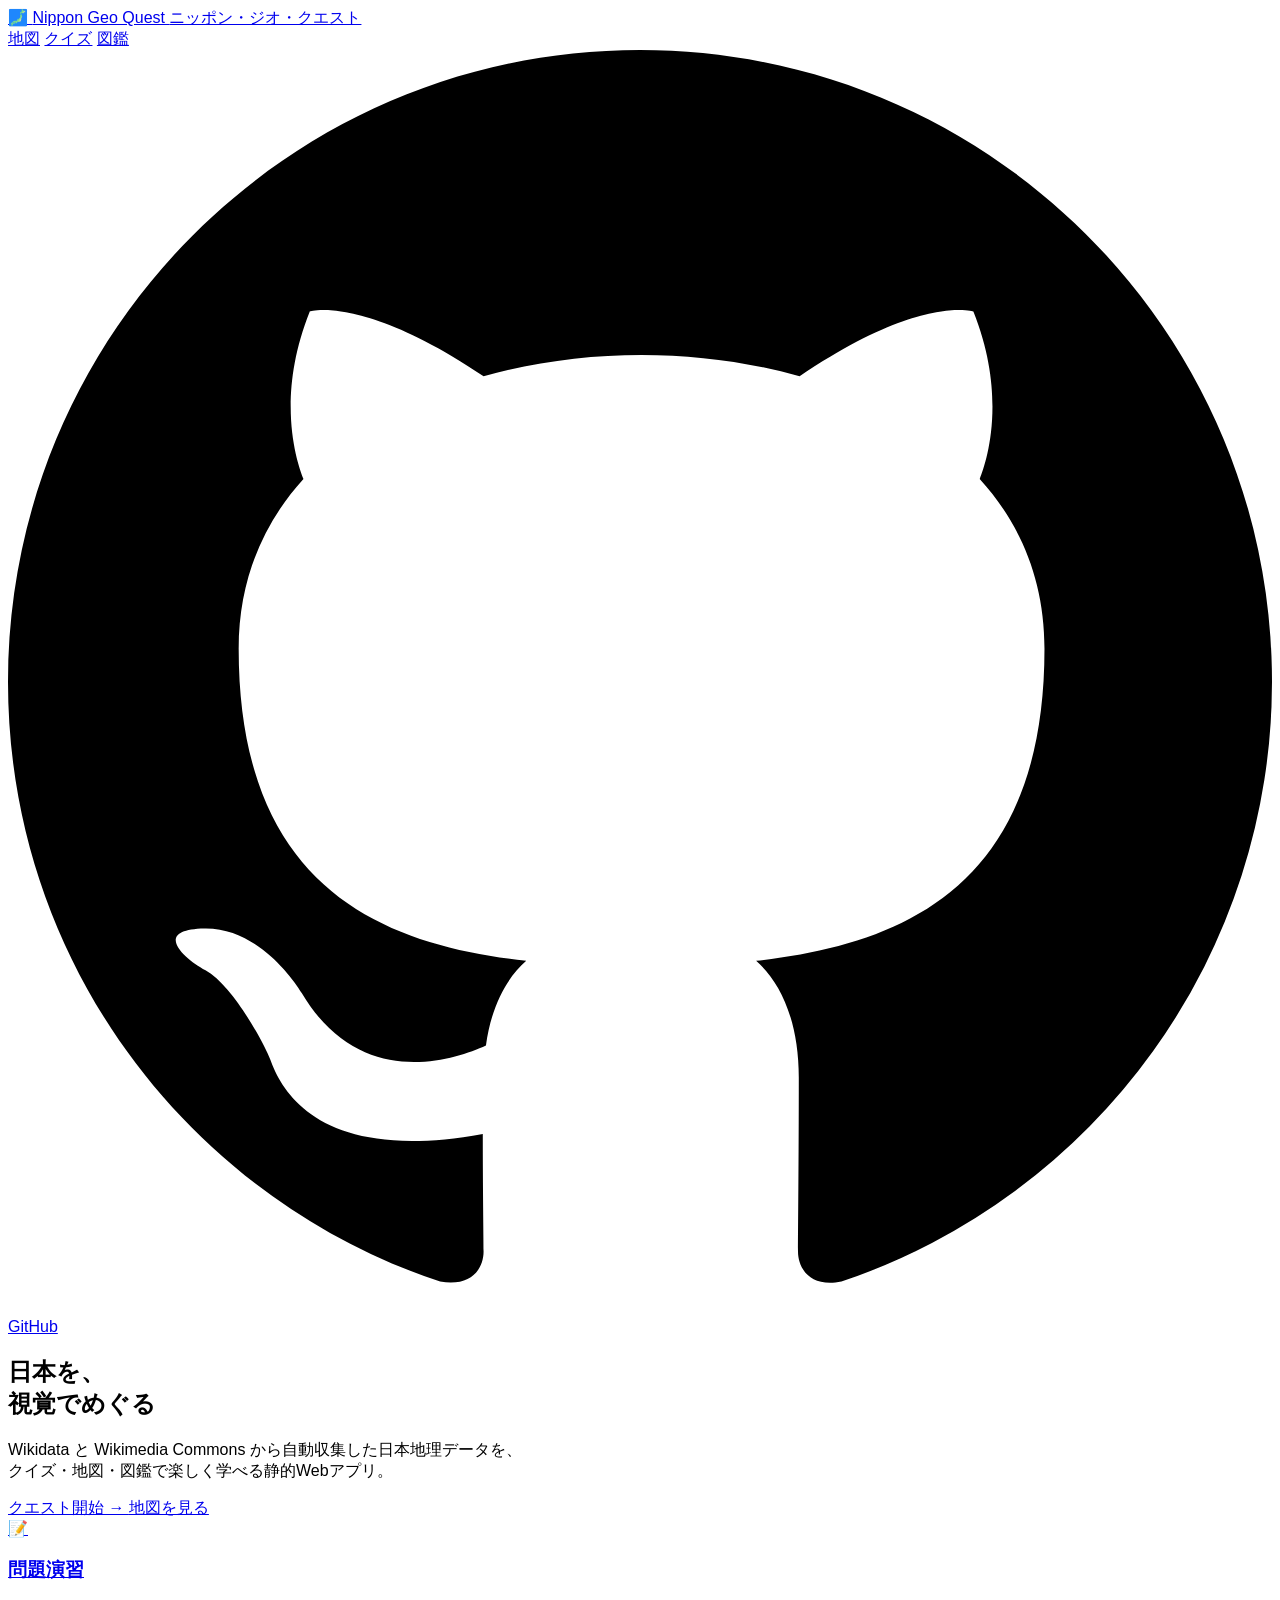
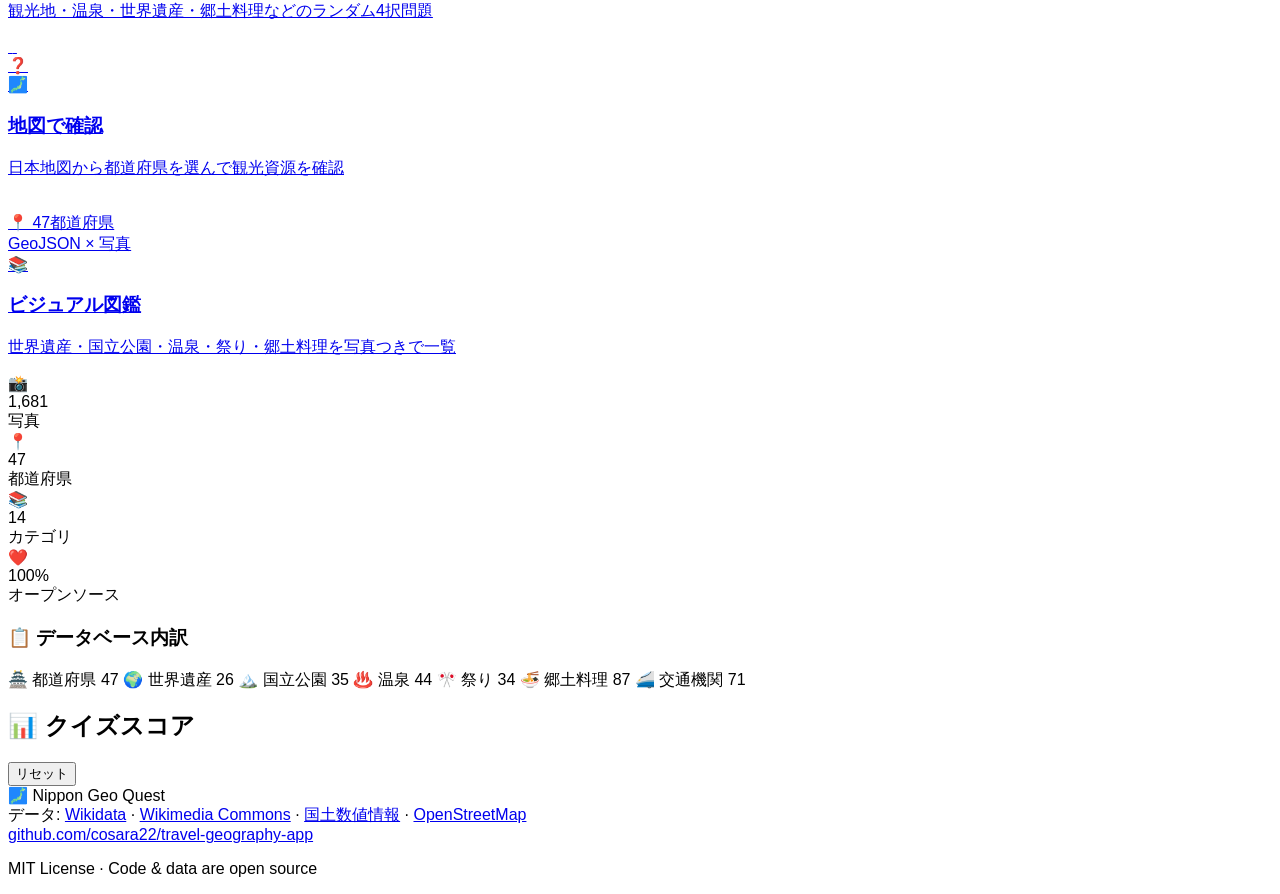
==== index.html @ 8be227bb "Rename 早見表 → ビジュアル図鑑 (nav: 図鑑) - Card title / page title / page heading: ビジュアル図鑑 - Navbar link (shor" ====
<!DOCTYPE html>
<html lang="ja">
<head>
  <meta charset="UTF-8">
  <meta name="viewport" content="width=device-width, initial-scale=1.0">
  <title>Nippon Geo Quest — 日本地理ビジュアル探索アプリ</title>
  <script src="https://cdn.tailwindcss.com"></script>
  <link rel="stylesheet" href="css/style.css?v=2">
</head>
<body class="bg-white text-slate-900 min-h-screen antialiased">

  <!-- ===== Sticky Navbar ===== -->
  <nav class="sticky top-0 z-50 backdrop-blur-md bg-white/70 border-b border-slate-200/60">
    <div class="max-w-7xl mx-auto px-6 h-14 flex items-center justify-between">
      <a href="index.html" class="flex items-center gap-2 font-semibold text-slate-900">
        <span class="text-xl">🗾</span>
        <span class="hidden sm:inline">Nippon Geo Quest</span>
        <span class="sm:hidden">ニッポン・ジオ・クエスト</span>
      </a>
      <div class="flex items-center gap-1 text-sm">
        <a href="map.html" class="px-3 py-1.5 rounded-full text-slate-700 hover:bg-slate-100 transition">地図</a>
        <a href="quiz.html" class="px-3 py-1.5 rounded-full text-slate-700 hover:bg-slate-100 transition">クイズ</a>
        <a href="lookup.html" class="px-3 py-1.5 rounded-full text-slate-700 hover:bg-slate-100 transition">図鑑</a>
        <a href="https://github.com/cosara22/travel-geography-app" target="_blank" rel="noopener"
           class="px-3 py-1.5 rounded-full text-slate-700 hover:bg-slate-100 transition inline-flex items-center gap-1.5">
          <svg viewBox="0 0 16 16" class="w-4 h-4 fill-current" aria-hidden="true">
            <path d="M8 0C3.58 0 0 3.58 0 8c0 3.54 2.29 6.53 5.47 7.59.4.07.55-.17.55-.38 0-.19-.01-.82-.01-1.49-2.01.37-2.53-.49-2.69-.94-.09-.23-.48-.94-.82-1.13-.28-.15-.68-.52-.01-.53.63-.01 1.08.58 1.23.82.72 1.21 1.87.87 2.33.66.07-.52.28-.87.51-1.07-1.78-.2-3.64-.89-3.64-3.95 0-.87.31-1.59.82-2.15-.08-.2-.36-1.02.08-2.12 0 0 .67-.21 2.2.82.64-.18 1.32-.27 2-.27.68 0 1.36.09 2 .27 1.53-1.04 2.2-.82 2.2-.82.44 1.1.16 1.92.08 2.12.51.56.82 1.27.82 2.15 0 3.07-1.87 3.75-3.65 3.95.29.25.54.73.54 1.48 0 1.07-.01 1.93-.01 2.2 0 .21.15.46.55.38A8.013 8.013 0 0016 8c0-4.42-3.58-8-8-8z"/>
          </svg>
          <span class="hidden sm:inline">GitHub</span>
        </a>
      </div>
    </div>
  </nav>

  <!-- ===== Hero ===== -->
  <section class="relative overflow-hidden bg-gradient-to-br from-rose-100 via-purple-100 to-amber-50">
    <!-- 装飾ぼかしブロブ -->
    <div class="absolute -top-20 -left-20 w-96 h-96 bg-pink-300/40 rounded-full blur-3xl pointer-events-none"></div>
    <div class="absolute top-40 -right-20 w-96 h-96 bg-purple-300/40 rounded-full blur-3xl pointer-events-none"></div>
    <div class="absolute -bottom-20 left-1/3 w-96 h-96 bg-amber-200/30 rounded-full blur-3xl pointer-events-none"></div>

    <div class="relative max-w-7xl mx-auto px-6 py-16 lg:py-24 grid lg:grid-cols-2 gap-12 items-center">
      <!-- 左: テキスト + CTA -->
      <div>
        <h1 class="text-5xl md:text-6xl font-bold leading-tight text-slate-900">
          日本を、<br>視覚でめぐる
        </h1>
        <p class="mt-6 text-slate-700 leading-relaxed">
          Wikidata と Wikimedia Commons から自動収集した日本地理データを、<br class="hidden sm:inline">
          クイズ・地図・図鑑で楽しく学べる静的Webアプリ。
        </p>
        <div class="mt-8 flex flex-wrap gap-3">
          <a href="quiz.html"
             class="px-6 py-3 bg-indigo-600 text-white rounded-full font-medium shadow-lg shadow-indigo-500/30 hover:bg-indigo-700 hover:shadow-xl transition">
            クエスト開始 →
          </a>
          <a href="map.html"
             class="px-6 py-3 bg-white/70 backdrop-blur border border-white/80 text-slate-800 rounded-full font-medium hover:bg-white transition">
            地図を見る
          </a>
        </div>
      </div>

      <!-- 右: 浮遊写真カード -->
      <div id="hero-collage" class="relative h-72 sm:h-80 lg:h-96"></div>
    </div>
  </section>

  <!-- ===== Bento Mode Cards ===== -->
  <section class="relative max-w-7xl mx-auto px-6 -mt-8 mb-12">
    <div class="grid md:grid-cols-3 gap-5">

      <a href="quiz.html"
         class="group relative overflow-hidden rounded-3xl bg-white shadow-xl shadow-slate-200/60 p-6 hover:shadow-2xl hover:-translate-y-1 transition">
        <div class="flex items-center gap-3">
          <span class="w-12 h-12 rounded-2xl bg-gradient-to-br from-blue-400 to-indigo-500 grid place-items-center text-white text-2xl shadow-md shadow-indigo-500/30">📝</span>
          <h3 class="text-lg font-bold text-slate-900">問題演習</h3>
        </div>
        <p class="text-sm text-slate-600 mt-3">観光地・温泉・世界遺産・郷土料理などのランダム4択問題</p>
        <div id="preview-quiz" class="mt-4 h-28 rounded-2xl overflow-hidden relative bg-gradient-to-br from-blue-50 to-indigo-100 grid place-items-center">
          <span class="text-5xl opacity-30 group-hover:scale-110 transition-transform duration-500">📝</span>
        </div>
      </a>

      <a href="map.html"
         class="group relative overflow-hidden rounded-3xl bg-white shadow-xl shadow-slate-200/60 p-6 hover:shadow-2xl hover:-translate-y-1 transition">
        <div class="flex items-center gap-3">
          <span class="w-12 h-12 rounded-2xl bg-gradient-to-br from-emerald-400 to-teal-500 grid place-items-center text-white text-2xl shadow-md shadow-emerald-500/30">🗾</span>
          <h3 class="text-lg font-bold text-slate-900">地図で確認</h3>
        </div>
        <p class="text-sm text-slate-600 mt-3">日本地図から都道府県を選んで観光資源を確認</p>
        <div id="preview-map" class="mt-4 h-28 rounded-2xl overflow-hidden relative bg-gradient-to-br from-emerald-50 to-teal-100 grid place-items-center">
          <span class="text-5xl opacity-30 group-hover:scale-110 transition-transform duration-500">🗾</span>
        </div>
      </a>

      <a href="lookup.html"
         class="group relative overflow-hidden rounded-3xl bg-white shadow-xl shadow-slate-200/60 p-6 hover:shadow-2xl hover:-translate-y-1 transition">
        <div class="flex items-center gap-3">
          <span class="w-12 h-12 rounded-2xl bg-gradient-to-br from-amber-400 to-orange-500 grid place-items-center text-white text-2xl shadow-md shadow-orange-500/30">📚</span>
          <h3 class="text-lg font-bold text-slate-900">ビジュアル図鑑</h3>
        </div>
        <p class="text-sm text-slate-600 mt-3">世界遺産・国立公園・温泉・祭り・郷土料理を写真つきで一覧</p>
        <div id="preview-lookup" class="mt-4 h-28 rounded-2xl overflow-hidden relative bg-gradient-to-br from-amber-50 to-orange-100 grid place-items-center">
          <span class="text-5xl opacity-30 group-hover:scale-110 transition-transform duration-500">📚</span>
        </div>
      </a>

    </div>
  </section>

  <!-- ===== Stats Strip + 詳細統計 ===== -->
  <section class="max-w-7xl mx-auto px-6 pb-12">
    <!-- 1段目: 大型ビジュアル統計 -->
    <div class="grid grid-cols-2 md:grid-cols-4 gap-4 mb-6">
      <div class="bg-gradient-to-br from-rose-50 to-rose-100 rounded-3xl p-6 text-center border border-rose-200/50">
        <div class="text-3xl">📸</div>
        <div id="stat-photos" class="text-3xl font-bold text-rose-600 mt-1">—</div>
        <div class="text-xs text-rose-700 font-medium mt-1">写真</div>
      </div>
      <div class="bg-gradient-to-br from-blue-50 to-blue-100 rounded-3xl p-6 text-center border border-blue-200/50">
        <div class="text-3xl">📍</div>
        <div id="stat-prefectures" class="text-3xl font-bold text-blue-600 mt-1">—</div>
        <div class="text-xs text-blue-700 font-medium mt-1">都道府県</div>
      </div>
      <div class="bg-gradient-to-br from-purple-50 to-purple-100 rounded-3xl p-6 text-center border border-purple-200/50">
        <div class="text-3xl">📚</div>
        <div id="stat-categories" class="text-3xl font-bold text-purple-600 mt-1">14</div>
        <div class="text-xs text-purple-700 font-medium mt-1">カテゴリ</div>
      </div>
      <div class="bg-gradient-to-br from-pink-50 to-pink-100 rounded-3xl p-6 text-center border border-pink-200/50">
        <div class="text-3xl">❤️</div>
        <div class="text-3xl font-bold text-pink-600 mt-1">100%</div>
        <div class="text-xs text-pink-700 font-medium mt-1">オープンソース</div>
      </div>
    </div>

    <!-- 2段目: 既存「データベース統計」をチップ風に -->
    <div class="bg-white/60 backdrop-blur rounded-2xl border border-slate-200/60 p-4">
      <h3 class="text-xs font-bold text-slate-500 uppercase tracking-wider mb-3">📋 データベース内訳</h3>
      <div id="db-stats" class="flex flex-wrap gap-2 text-sm">
        <div class="text-slate-400">読み込み中…</div>
      </div>
    </div>
  </section>

  <!-- ===== クイズスコア（あれば表示） ===== -->
  <section id="score-section" class="max-w-7xl mx-auto px-6 pb-12 hidden">
    <div class="bg-white/70 backdrop-blur rounded-2xl border border-slate-200/60 shadow-sm p-6">
      <div class="flex items-center justify-between mb-3">
        <h2 class="text-base font-bold text-slate-800">📊 クイズスコア</h2>
        <button id="reset-scores" class="text-xs text-slate-400 hover:text-red-600 hover:underline">リセット</button>
      </div>
      <div id="score-stats" class="text-slate-600"></div>
    </div>
  </section>

  <!-- ===== Footer ===== -->
  <footer class="border-t border-slate-200 bg-slate-50/50 py-8 mt-4">
    <div class="max-w-7xl mx-auto px-6 flex flex-col md:flex-row items-center justify-between gap-4 text-xs text-slate-500">
      <div class="flex items-center gap-2">
        <span>🗾</span>
        <span>Nippon Geo Quest</span>
      </div>
      <div class="flex items-center gap-3 flex-wrap justify-center">
        <span>データ:</span>
        <a class="hover:underline" href="https://www.wikidata.org/" target="_blank" rel="noopener">Wikidata</a>
        <span class="text-slate-300">·</span>
        <a class="hover:underline" href="https://commons.wikimedia.org/" target="_blank" rel="noopener">Wikimedia Commons</a>
        <span class="text-slate-300">·</span>
        <a class="hover:underline" href="https://nlftp.mlit.go.jp/" target="_blank" rel="noopener">国土数値情報</a>
        <span class="text-slate-300">·</span>
        <a class="hover:underline" href="https://www.openstreetmap.org/" target="_blank" rel="noopener">OpenStreetMap</a>
      </div>
      <a class="hover:underline" href="https://github.com/cosara22/travel-geography-app" target="_blank" rel="noopener">
        github.com/cosara22/travel-geography-app
      </a>
    </div>
    <p class="text-center text-[10px] text-slate-400 mt-3">MIT License · Code & data are open source</p>
  </footer>

  <script src="js/data.js?v=4"></script>
  <script>
    // 浮遊写真カードのレイアウト定義
    const HERO_PICKS = [
      { key: ['world_heritage', 'mt_fuji'],            pos: 'top-2 left-4 sm:top-4 sm:left-8',         size: 'w-28 h-28 sm:w-36 sm:h-36',  rot: 'rotate-[-6deg]' },
      { key: ['world_heritage', 'itsukushima'],        pos: 'top-20 right-4 sm:top-24 sm:right-12',    size: 'w-24 h-24 sm:w-32 sm:h-32',  rot: 'rotate-[8deg]'  },
      { key: ['cuisine',        'hakata_ramen'],       pos: 'bottom-2 left-1/4 sm:bottom-4 sm:left-1/3', size: 'w-24 h-24 sm:w-32 sm:h-32', rot: 'rotate-[4deg]'  },
      { key: ['world_heritage', 'shirakawago_gokayama'], pos: 'bottom-12 right-2 sm:bottom-16 sm:right-4', size: 'w-20 h-20 sm:w-28 sm:h-28', rot: 'rotate-[-4deg]' },
    ];

    function renderHeroCollage(images) {
      const collage = document.getElementById('hero-collage');
      if (!collage) return;
      HERO_PICKS.forEach((p, idx) => {
        const [cat, id] = p.key;
        const img = images[cat] && images[cat][id];
        if (!img) return;
        const a = document.createElement('a');
        a.href = img.page_url || '#';
        a.target = '_blank';
        a.rel = 'noopener';
        a.className = `absolute ${p.pos} ${p.size} ${p.rot} rounded-2xl overflow-hidden shadow-2xl ring-4 ring-white hover:ring-rose-200 hover:scale-105 transition-all duration-300 hero-float`;
        a.style.animationDelay = `${idx * 0.7}s`;
        a.innerHTML = `<img src="${img.thumb_url}" alt="${img.author || ''}" class="w-full h-full object-cover" loading="lazy" onerror="this.parentElement.style.display='none'">`;
        collage.appendChild(a);
      });
    }

    // ===== Bento カードのプレビュー画像 =====

    // 問題演習: 3枚の写真を扇状に並べて「写真クイズ」感を演出
    function renderQuizPreview(images) {
      const picks = [
        images.world_heritage?.mt_fuji,
        images.world_heritage?.itsukushima,
        images.cuisine?.akafuku,
      ].filter(p => p && p.thumb_url);
      if (picks.length < 3) return;
      const el = document.getElementById('preview-quiz');
      if (!el) return;
      el.classList.remove('grid', 'place-items-center');
      el.innerHTML = `
        <div class="absolute inset-0 bg-gradient-to-br from-blue-100/70 to-indigo-200/70"></div>
        <div class="absolute inset-0 flex items-center justify-center gap-2">
          <img src="${picks[0].thumb_url}" class="w-16 h-16 rounded-xl shadow-xl ring-2 ring-white object-cover -rotate-6 group-hover:-translate-x-1 group-hover:-rotate-12 transition" alt="" loading="lazy">
          <img src="${picks[1].thumb_url}" class="w-16 h-16 rounded-xl shadow-xl ring-2 ring-white object-cover -translate-y-1 group-hover:-translate-y-2 transition" alt="" loading="lazy">
          <img src="${picks[2].thumb_url}" class="w-16 h-16 rounded-xl shadow-xl ring-2 ring-white object-cover rotate-6 group-hover:translate-x-1 group-hover:rotate-12 transition" alt="" loading="lazy">
        </div>
        <span class="absolute top-1.5 right-2 text-base bg-white/90 backdrop-blur rounded-full w-7 h-7 grid place-items-center shadow-md">❓</span>
      `;
    }

    // 地図: 1枚の風景写真をフルブリードで表示、47都道府県バッジを overlay
    function renderMapPreview(images) {
      const photo = images.world_heritage?.mt_fuji || images.world_heritage?.itsukushima;
      if (!photo || !photo.thumb_url) return;
      const el = document.getElementById('preview-map');
      if (!el) return;
      el.classList.remove('grid', 'place-items-center');
      el.innerHTML = `
        <img src="${photo.thumb_url}" class="absolute inset-0 w-full h-full object-cover group-hover:scale-105 transition-transform duration-500" alt="" loading="lazy">
        <div class="absolute inset-0 bg-gradient-to-t from-emerald-900/60 via-emerald-700/10 to-transparent"></div>
        <div class="absolute top-2 right-2 bg-white/95 backdrop-blur rounded-full px-2.5 py-1 text-[11px] font-bold text-emerald-700 shadow-md inline-flex items-center gap-1">
          📍 47都道府県
        </div>
        <div class="absolute bottom-2 left-2 text-[10px] text-white font-medium bg-black/30 backdrop-blur rounded-full px-2 py-0.5">
          GeoJSON × 写真
        </div>
      `;
    }

    // ビジュアル図鑑: 6枚のサムネをグリッド配置（カタログ閲覧の雰囲気）
    function renderLookupPreview(images) {
      const picks = [
        images.world_heritage?.ancient_kyoto,
        images.world_heritage?.shirakawago_gokayama,
        images.onsen?.kusatsu,
        images.cuisine?.hakata_ramen,
        images.festivals?.gion_matsuri,
        images.national_parks?.akan_mashu,
      ].filter(p => p && p.thumb_url).slice(0, 6);
      if (picks.length < 6) return;
      const el = document.getElementById('preview-lookup');
      if (!el) return;
      el.classList.remove('grid', 'place-items-center', 'bg-gradient-to-br', 'from-amber-50', 'to-orange-100');
      el.classList.add('bg-amber-50');
      el.innerHTML = `
        <div class="absolute inset-0 grid grid-cols-3 grid-rows-2 gap-1 p-1.5">
          ${picks.map(p => `
            <div class="rounded-md overflow-hidden shadow-sm ring-1 ring-amber-200/60 group-hover:ring-amber-400/70 transition">
              <img src="${p.thumb_url}" class="w-full h-full object-cover" alt="" loading="lazy" onerror="this.parentElement.style.display='none'">
            </div>
          `).join('')}
        </div>
      `;
    }

    (async () => {
      let geoData = null;
      let imagesByCat = { world_heritage: {}, cuisine: {} };

      try {
        // GEOデータ
        geoData = await loadGeoData();

        // 大型統計の数値（写真総数、都道府県数）を計算するため、画像JSONを並列ロード
        const cats = ['world_heritage', 'national_parks', 'onsen', 'festivals', 'cuisine',
                      'attractions', 'mountains', 'islands', 'lakes', 'capes', 'rivers',
                      'stations', 'airports', 'jr_lines'];
        const allImages = await Promise.all(cats.map(c => loadImageIndex(c).catch(() => ({}))));
        cats.forEach((c, i) => { imagesByCat[c] = allImages[i] || {}; });

        // ヒーロー浮遊写真 + 各 Bento カードのプレビュー画像
        renderHeroCollage(imagesByCat);
        renderQuizPreview(imagesByCat);
        renderMapPreview(imagesByCat);
        renderLookupPreview(imagesByCat);

        // 大型統計の数値
        const totalPhotos = Object.values(imagesByCat).reduce((sum, idx) => sum + Object.keys(idx).length, 0);
        document.getElementById('stat-photos').textContent = totalPhotos.toLocaleString();
        document.getElementById('stat-prefectures').textContent = Object.keys(geoData.prefectures).length;
        document.getElementById('stat-categories').textContent = cats.length;

        // 既存DB統計（チップ形式に更新）
        const dbStats = [
          { label: '都道府県', count: Object.keys(geoData.prefectures).length, emoji: '🏯' },
          { label: '世界遺産', count: Object.keys(geoData.world_heritage).length, emoji: '🌍' },
          { label: '国立公園', count: Object.keys(geoData.national_parks).length, emoji: '🏔️' },
          { label: '温泉',     count: Object.keys(geoData.onsen).length,          emoji: '♨️' },
          { label: '祭り',     count: Object.keys(geoData.festivals).length,      emoji: '🎌' },
          { label: '郷土料理', count: Object.keys(geoData.cuisine).length,        emoji: '🍜' },
          { label: '交通機関', count: Object.keys(geoData.transport).length,      emoji: '🚄' },
        ];
        document.getElementById('db-stats').innerHTML = dbStats
          .map(s => `<span class="inline-flex items-center gap-1.5 bg-slate-100 hover:bg-slate-200 transition rounded-full px-3 py-1 text-xs">
              <span>${s.emoji}</span>
              <span class="text-slate-700">${s.label}</span>
              <span class="font-bold text-slate-900">${s.count}</span>
            </span>`)
          .join('');
      } catch (e) {
        document.getElementById('db-stats').innerHTML = `<div class="text-red-600 text-xs">データロード失敗: ${e.message}<br>※ <code>file://</code> で開いた場合はローカルサーバー経由でアクセスしてください（README.md 参照）</div>`;
      }

      // クイズスコア（あれば表示）
      try {
        const scores = ScoreStore.load();
        const modes = Object.keys(scores);
        const section = document.getElementById('score-section');
        const scoreEl = document.getElementById('score-stats');
        if (modes.length > 0) {
          section.classList.remove('hidden');
          scoreEl.innerHTML = modes.map(m => {
            const s = scores[m];
            const pct = s.total > 0 ? Math.round((s.correct / s.total) * 100) : 0;
            const color = pct >= 80 ? 'text-emerald-600' : pct >= 60 ? 'text-amber-600' : 'text-red-600';
            return `<div class="flex items-center gap-3 py-1.5 text-sm">
              <span class="font-medium text-slate-700 flex-shrink-0 w-44 truncate">${m}</span>
              <span class="${color} font-bold flex-shrink-0 w-24 text-right">${s.correct}/${s.total} (${pct}%)</span>
              <div class="flex-1 bg-slate-200 rounded-full h-2 overflow-hidden">
                <div class="h-full bg-gradient-to-r from-indigo-400 to-indigo-600 rounded-full transition-all" style="width:${pct}%"></div>
              </div>
            </div>`;
          }).join('');
        }
        document.getElementById('reset-scores').addEventListener('click', () => {
          if (confirm('クイズスコアを全てリセットしますか？')) {
            ScoreStore.reset();
            location.reload();
          }
        });
      } catch (e) {
        // スコア機能が無効でも他の機能は動かす
      }
    })();
  </script>
</body>
</html>
---- css/style.css ----
/* webapp 共通スタイル（Tailwind CDN を補完するもの） */

body {
  font-family: 'Segoe UI', 'Hiragino Sans', 'Noto Sans JP', 'Meiryo', sans-serif;
}

/* ===== ホーム画面: ヒーロー浮遊写真の上下フロート ===== */
/* Tailwind の rotate-* (transform) と衝突しないよう、CSS individual property の
   `translate` を使う。これは transform から独立しているため、回転を維持したまま
   translateY だけアニメさせられる。 */
@keyframes hero-float {
  0%, 100% { translate: 0 0; }
  50%      { translate: 0 -10px; }
}
.hero-float {
  animation: hero-float 5s ease-in-out infinite;
}

/* タブのアクティブスタイル */
.tab-btn {
  color: #64748b;
  border-bottom: 3px solid transparent;
  background: none;
}
.tab-btn:hover {
  color: #d97706;
}
.tab-btn.active {
  color: #d97706;
  border-bottom-color: #d97706;
}

/* SVG地図のマーカー */
.pref-node:hover {
  filter: brightness(1.1);
}

/* 全国地図のPOIピン: 白フチ廃止、ドロップシャドウで識別 */
#poi-layer > g {
  filter: drop-shadow(0 0.5px 0.8px rgba(0, 0, 0, 0.45));
  transition: filter 0.12s;
}
#poi-layer > g:hover {
  filter: drop-shadow(0 0 3px rgba(29, 78, 216, 0.7));
}

/* スクロールバーを薄く（地図詳細パネル） */
aside::-webkit-scrollbar {
  width: 6px;
}
aside::-webkit-scrollbar-thumb {
  background: #cbd5e1;
  border-radius: 3px;
}

/* ===== 拡大地図 (aside 上部) ===== */
.zoom-map-sticky {
  position: sticky;
  top: 0;
  background: white;
  z-index: 10;
  padding: 1.25rem 1.25rem 0.5rem 1.25rem;
  border-bottom: 1px solid #e2e8f0;
  /* asideのrounded-lg内側で角を合わせる */
  border-top-left-radius: 0.5rem;
  border-top-right-radius: 0.5rem;
}
#zoom-map {
  aspect-ratio: 1 / 1;
  max-height: 320px;
  cursor: grab;
  touch-action: none;  /* ブラウザのタッチデフォルト挙動を無効化 */
  user-select: none;
}
#zoom-map .zoom-pref-outline {
  fill: none;
  stroke: #475569;
  stroke-width: 1.2;
  stroke-linejoin: round;
  pointer-events: none;
  vector-effect: non-scaling-stroke;
}
#zoom-map .zoom-muni-path {
  stroke: white;
  stroke-width: 0.4;
  fill-opacity: 0.55;
  cursor: pointer;
  transition: fill-opacity 0.12s, stroke-width 0.12s;
  vector-effect: non-scaling-stroke;
}
#zoom-map .zoom-muni-path:hover {
  fill-opacity: 0.9;
  stroke: #1d4ed8;
  stroke-width: 1.4;
}
#zoom-map .zoom-poi {
  cursor: pointer;
  transition: filter 0.12s;
  /* 白フチの代わりに、ピン全体に控えめなドロップシャドウで背景と分離 */
  filter: drop-shadow(0 0.5px 0.8px rgba(0, 0, 0, 0.45));
}
#zoom-map .zoom-poi:hover {
  filter: drop-shadow(0 0 3px rgba(29, 78, 216, 0.7));
}
#zoom-map .zoom-poi circle {
  vector-effect: non-scaling-stroke;
}

.zoom-ctrl-btn {
  width: 26px;
  height: 26px;
  border: 1px solid #cbd5e1;
  background: white;
  border-radius: 4px;
  font-size: 13px;
  line-height: 1;
  cursor: pointer;
  color: #475569;
  transition: background 0.1s;
  display: inline-flex;
  align-items: center;
  justify-content: center;
}
.zoom-ctrl-btn:hover {
  background: #f1f5f9;
  color: #1e293b;
}
.zoom-ctrl-btn:active {
  background: #e2e8f0;
}
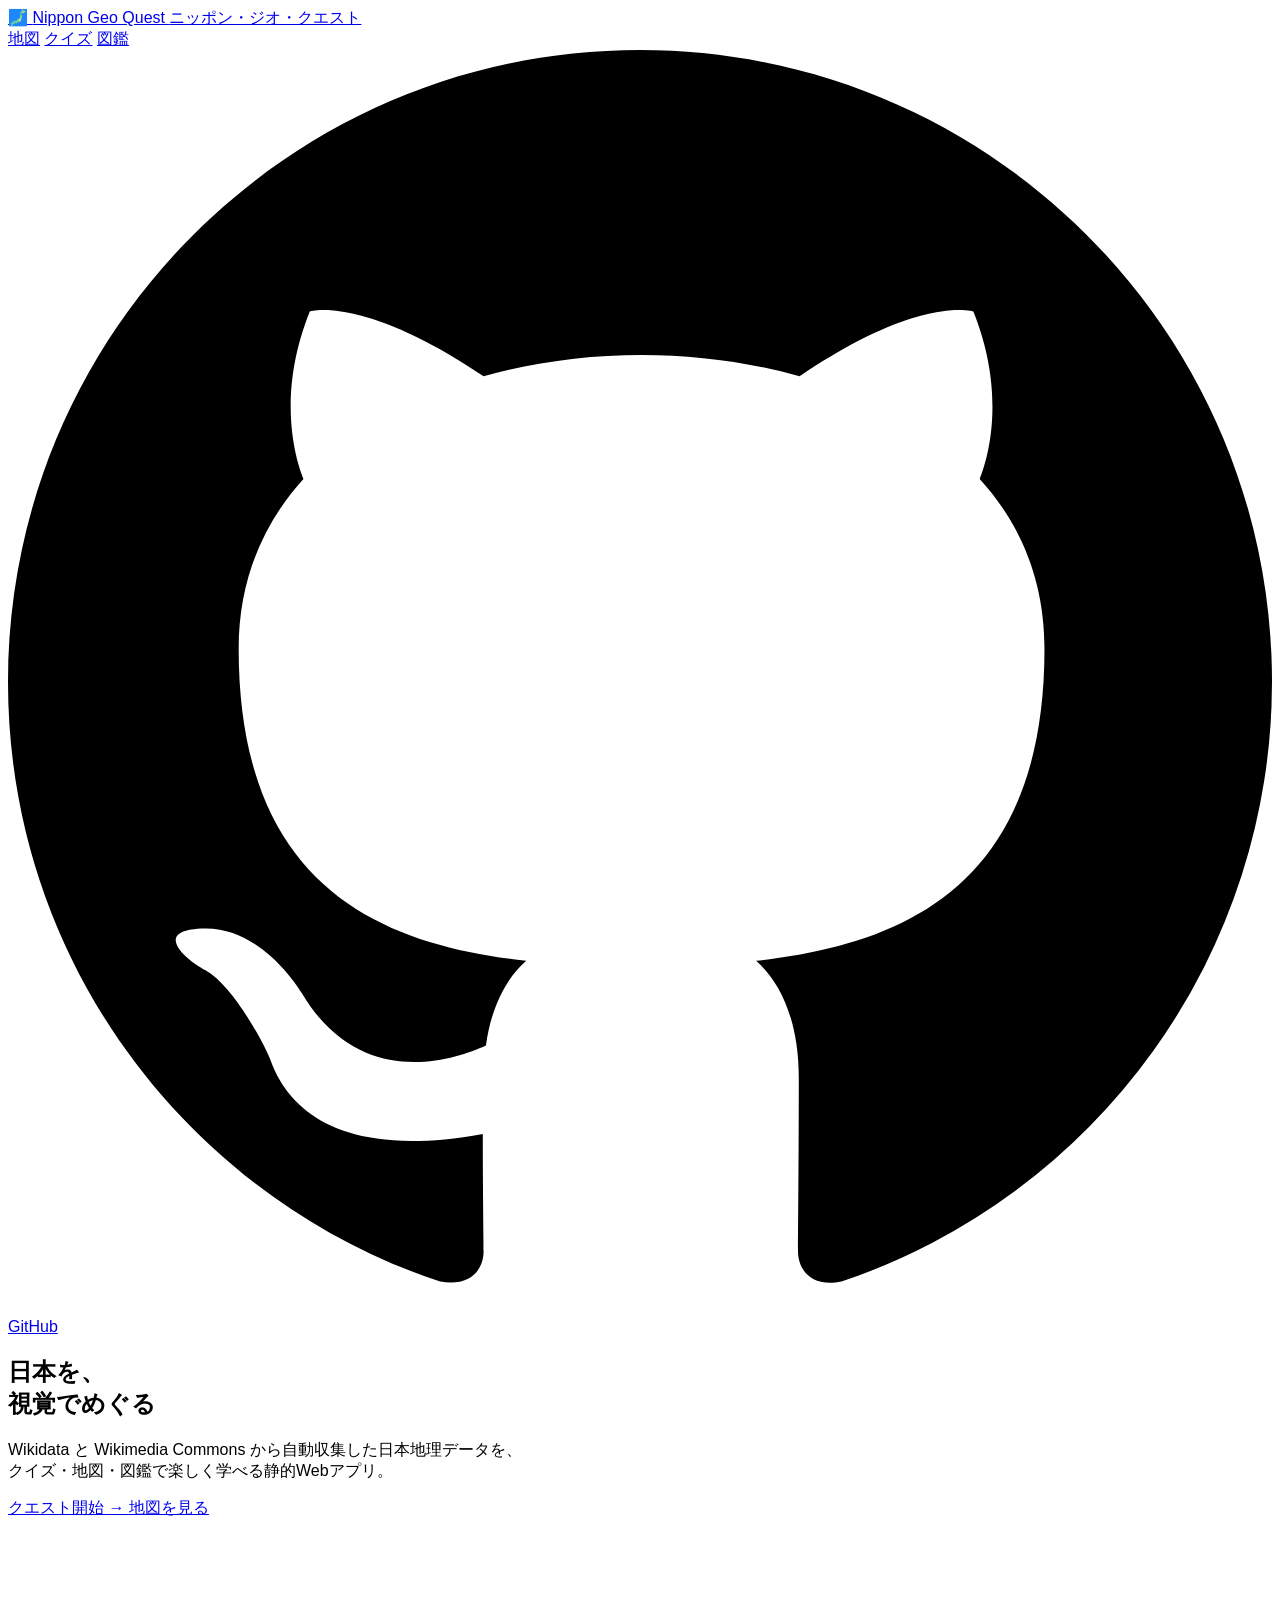
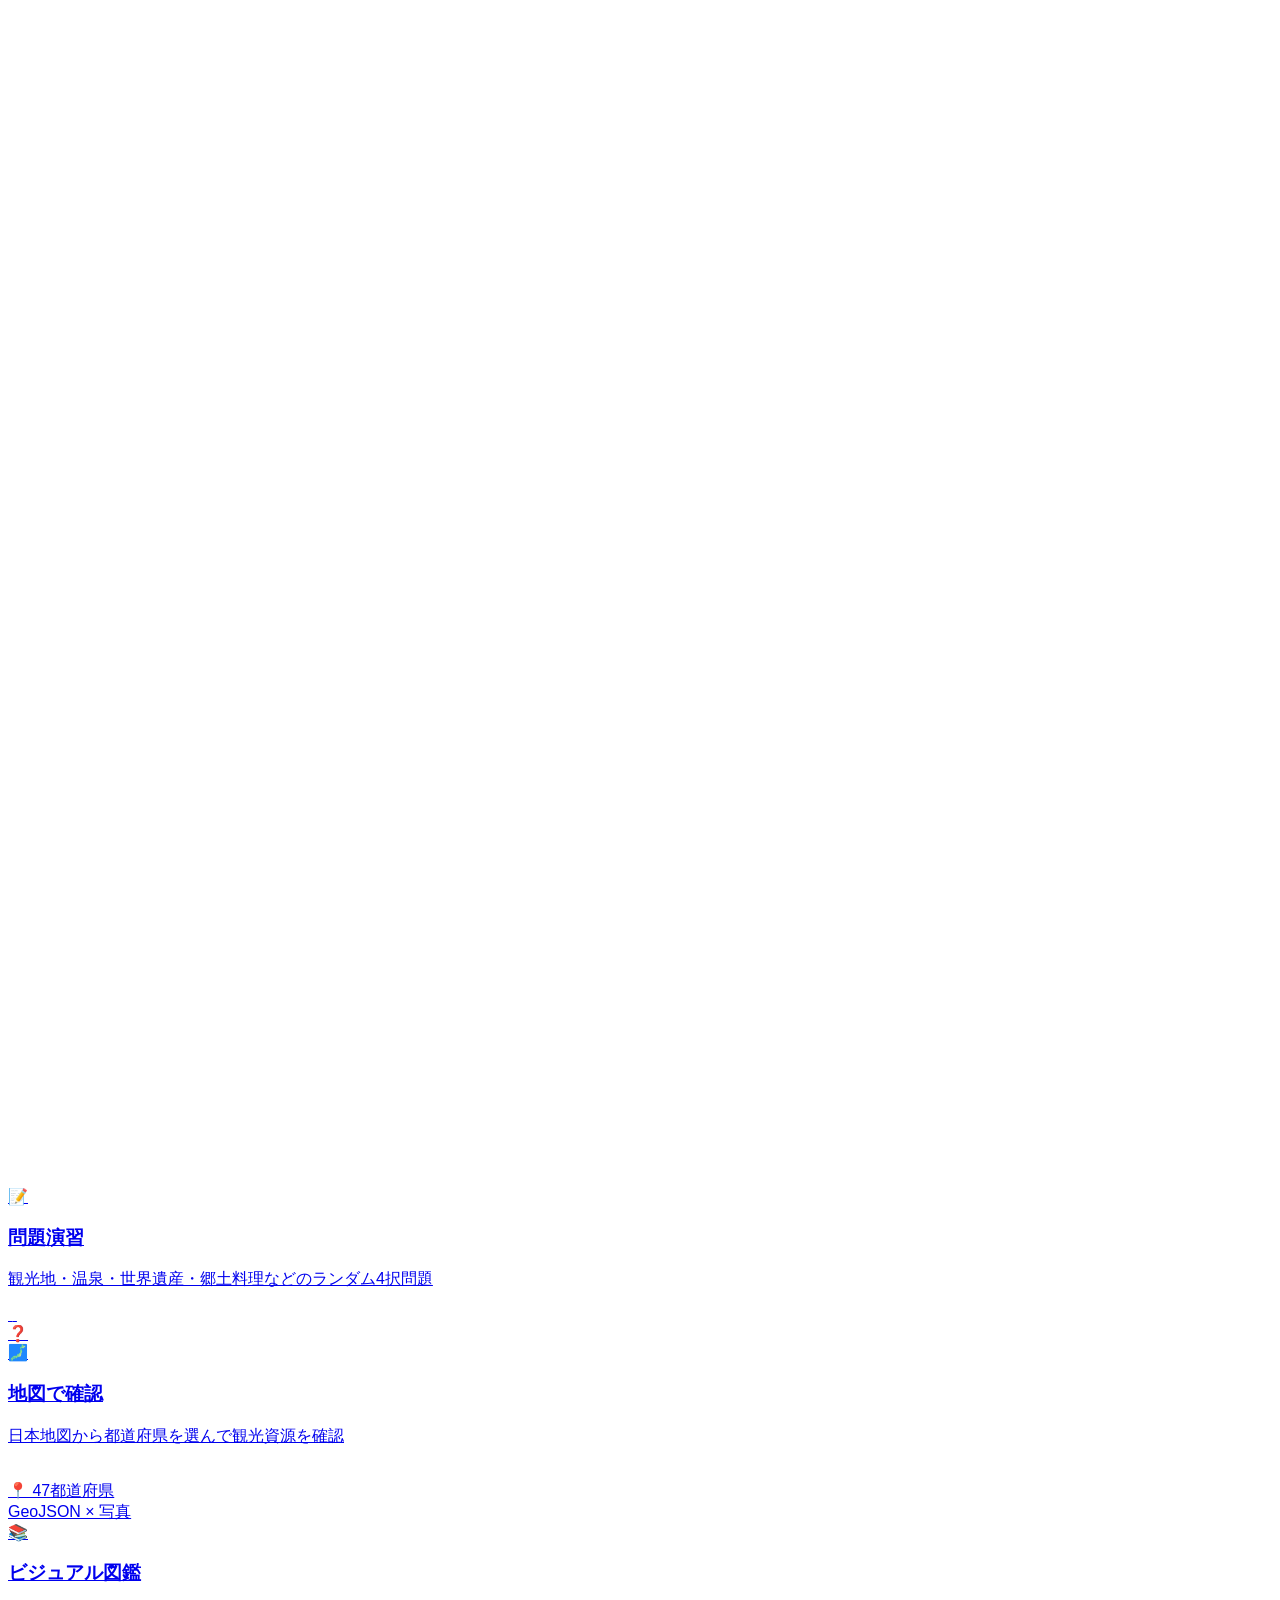
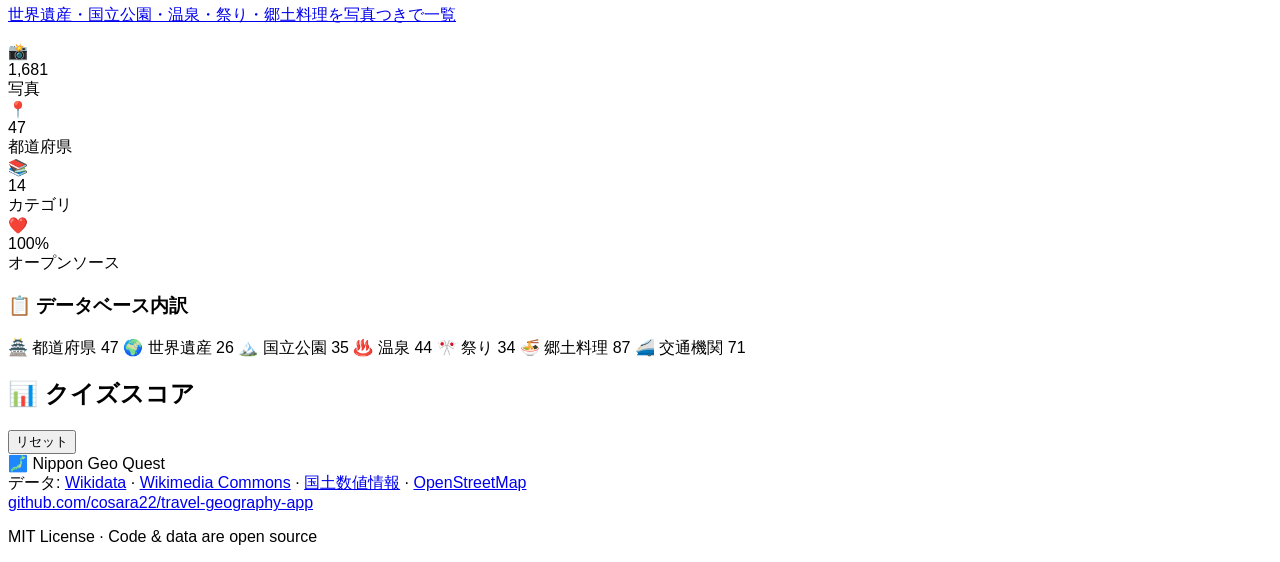
==== commit 2b71762c: "Add Japan silhouette behind hero floating photos - Fetch japan.geojson async, render all prefecture " ====
--- a/index.html
+++ b/index.html
@@ -188,6 +188,59 @@
       { key: ['cuisine',        'hakata_ramen'],       pos: 'bottom-2 left-1/4 sm:bottom-4 sm:left-1/3', size: 'w-24 h-24 sm:w-32 sm:h-32', rot: 'rotate-[4deg]'  },
       { key: ['world_heritage', 'shirakawago_gokayama'], pos: 'bottom-12 right-2 sm:bottom-16 sm:right-4', size: 'w-20 h-20 sm:w-28 sm:h-28', rot: 'rotate-[-4deg]' },
     ];
+
+    // 日本シルエットを SVG で背景に描画（japan.geojson から動的生成）
+    async function renderJapanSilhouette() {
+      const collage = document.getElementById('hero-collage');
+      if (!collage) return;
+      try {
+        const res = await fetch('public/japan.geojson');
+        if (!res.ok) return;
+        const geojson = await res.json();
+
+        // 本土のみ (沖縄は左下に飛ぶので除外、自然にクリップされる)
+        const lngMin = 128.5, lngMax = 146.0;
+        const latMin = 30.5,  latMax = 45.7;
+        const W = 400, H = 400;
+        const project = ([lng, lat]) => [
+          ((lng - lngMin) / (lngMax - lngMin)) * W,
+          ((latMax - lat) / (latMax - latMin)) * H,
+        ];
+        const ringToPath = (ring) => ring.map(([lng, lat], i) => {
+          const [x, y] = project([lng, lat]);
+          return `${i === 0 ? 'M' : 'L'}${x.toFixed(1)} ${y.toFixed(1)}`;
+        }).join(' ') + 'Z';
+
+        const paths = [];
+        for (const f of geojson.features) {
+          const g = f.geometry;
+          const polys = g.type === 'MultiPolygon' ? g.coordinates : [g.coordinates];
+          for (const poly of polys) {
+            for (const ring of poly) {
+              paths.push(ringToPath(ring));
+            }
+          }
+        }
+
+        const svgWrap = document.createElement('div');
+        svgWrap.className = 'absolute inset-0 grid place-items-center pointer-events-none';
+        svgWrap.innerHTML = `
+          <svg viewBox="0 0 ${W} ${H}" class="w-full h-full" preserveAspectRatio="xMidYMid meet">
+            <defs>
+              <linearGradient id="jp-silhouette" x1="0%" y1="0%" x2="0%" y2="100%">
+                <stop offset="0%"   stop-color="#ffffff" stop-opacity="0.85"/>
+                <stop offset="100%" stop-color="#ffffff" stop-opacity="0.55"/>
+              </linearGradient>
+            </defs>
+            <path d="${paths.join(' ')}" fill="url(#jp-silhouette)" stroke="#ffffff" stroke-width="0.5" stroke-opacity="0.6"/>
+          </svg>
+        `;
+        // 浮遊写真より背面に置く（最初の子として挿入）
+        collage.insertBefore(svgWrap, collage.firstChild);
+      } catch (e) {
+        // 失敗しても写真コラージュは独立して動作するので無視
+      }
+    }
 
     function renderHeroCollage(images) {
       const collage = document.getElementById('hero-collage');
@@ -291,8 +344,11 @@
         const allImages = await Promise.all(cats.map(c => loadImageIndex(c).catch(() => ({}))));
         cats.forEach((c, i) => { imagesByCat[c] = allImages[i] || {}; });
 
-        // ヒーロー浮遊写真 + 各 Bento カードのプレビュー画像
+        // ヒーロー: 日本シルエット背景 + 浮遊写真コラージュ
+        renderJapanSilhouette();   // async 単独で fire-and-forget（写真より先に背面 DOM 挿入）
         renderHeroCollage(imagesByCat);
+
+        // Bento カードのプレビュー画像
         renderQuizPreview(imagesByCat);
         renderMapPreview(imagesByCat);
         renderLookupPreview(imagesByCat);
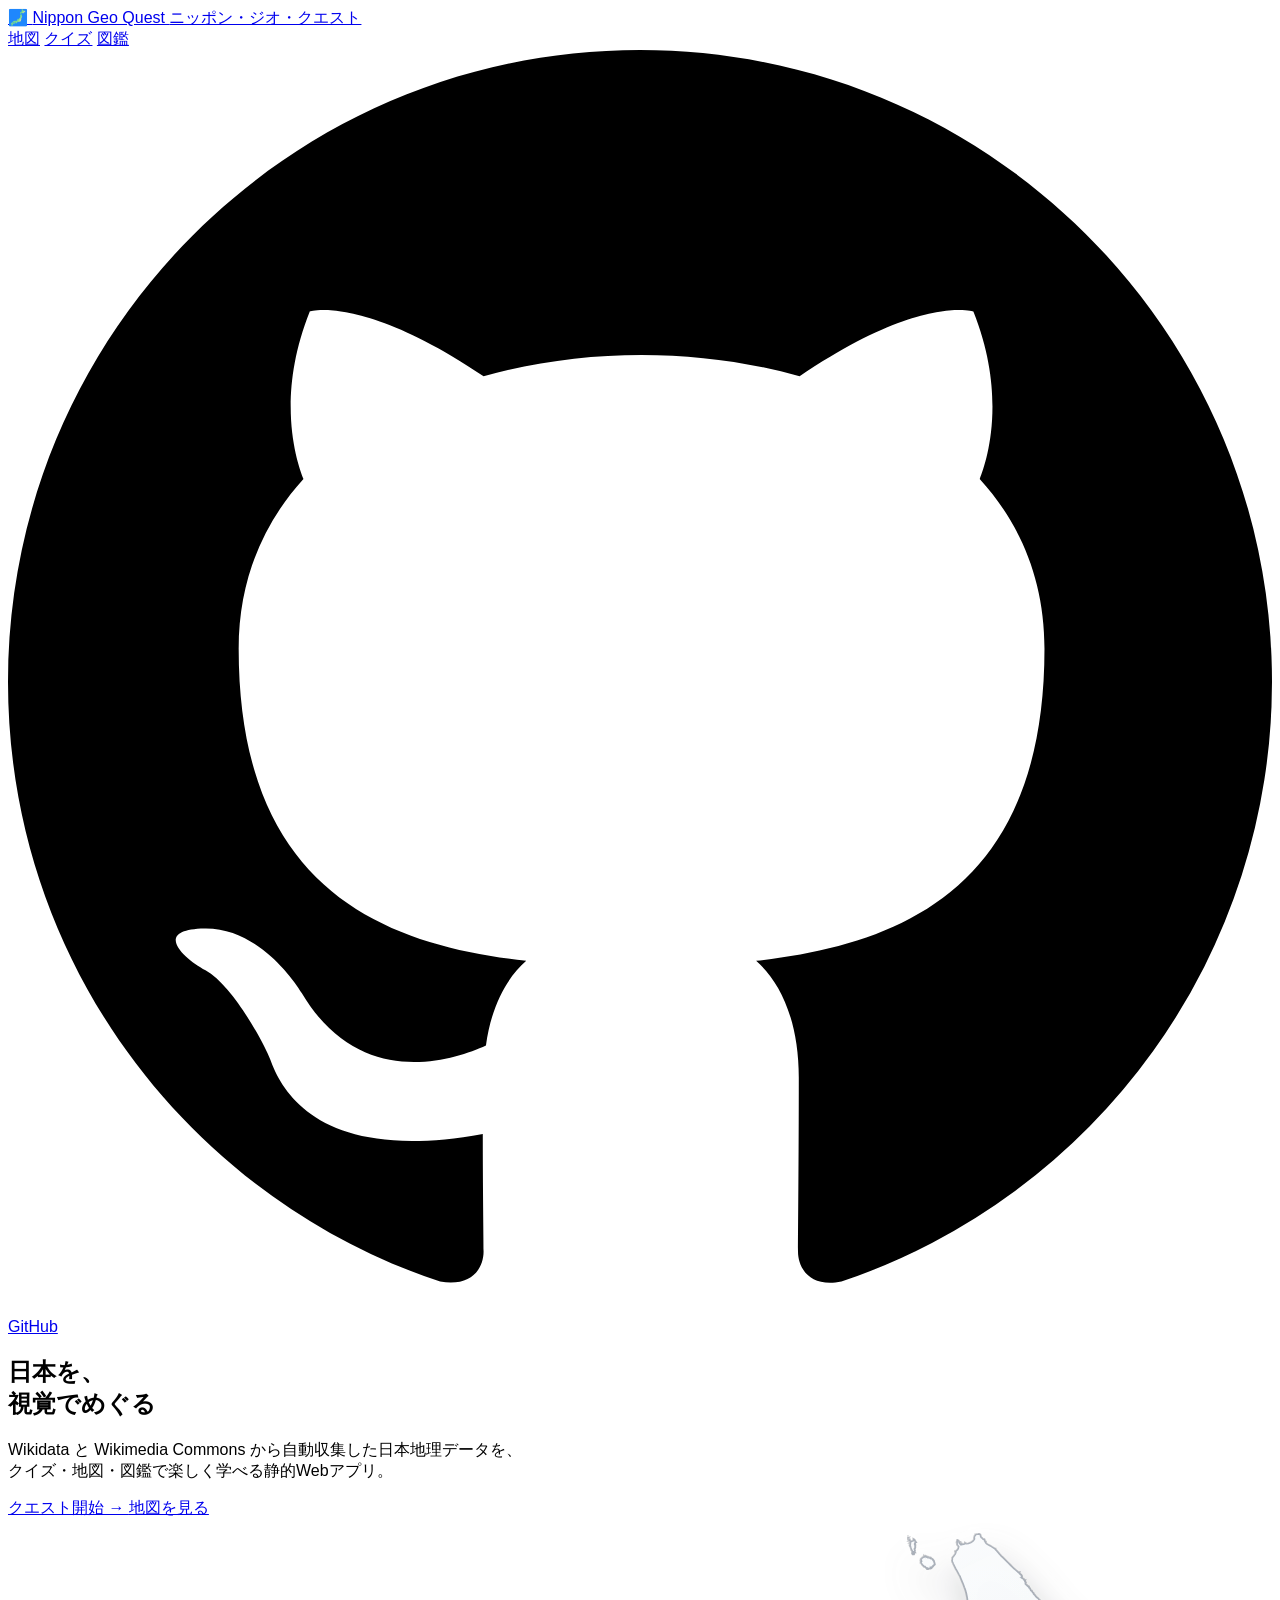
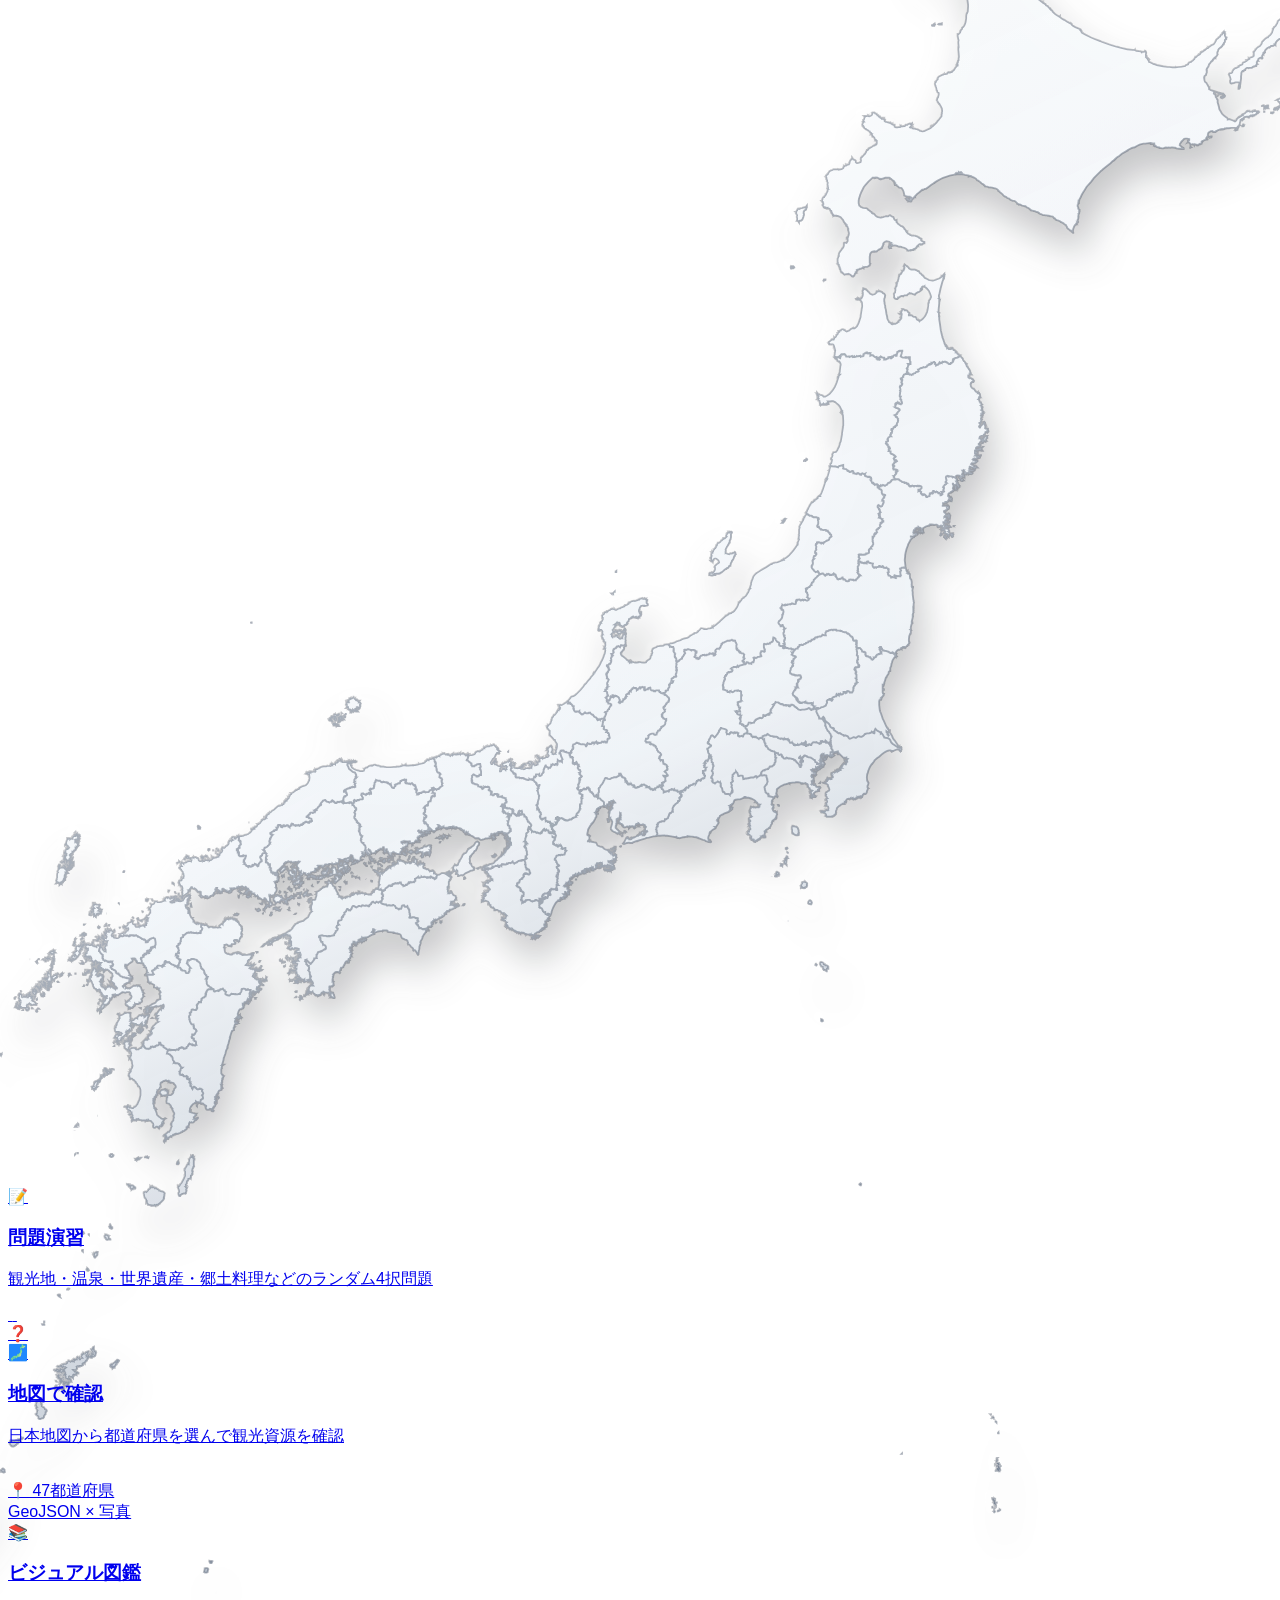
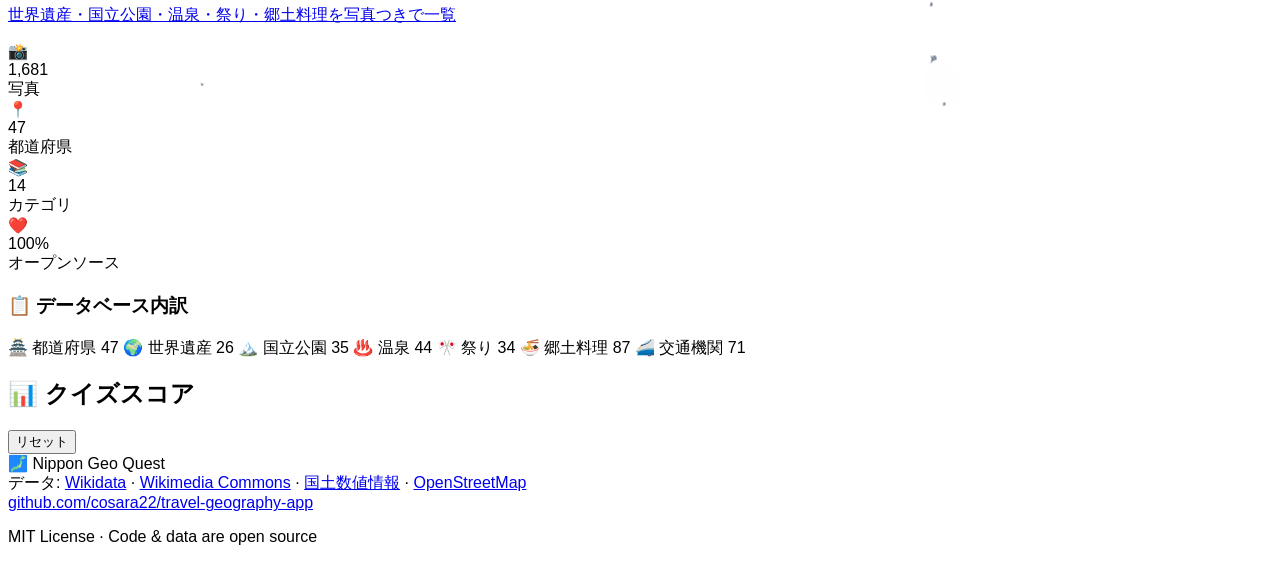
==== commit 88c4e4c8: "Add 3D depth to Japan silhouette in hero - Diagonal gradient fill (top-left bright → bottom-right sh" ====
--- a/index.html
+++ b/index.html
@@ -225,14 +225,26 @@
         const svgWrap = document.createElement('div');
         svgWrap.className = 'absolute inset-0 grid place-items-center pointer-events-none';
         svgWrap.innerHTML = `
-          <svg viewBox="0 0 ${W} ${H}" class="w-full h-full" preserveAspectRatio="xMidYMid meet">
+          <svg viewBox="0 0 ${W} ${H}" class="w-full h-full" preserveAspectRatio="xMidYMid meet" overflow="visible">
             <defs>
-              <linearGradient id="jp-silhouette" x1="0%" y1="0%" x2="0%" y2="100%">
-                <stop offset="0%"   stop-color="#ffffff" stop-opacity="0.85"/>
-                <stop offset="100%" stop-color="#ffffff" stop-opacity="0.55"/>
+              <!-- 斜め方向グラデーション（光源は左上想定、右下にかけて影色へ） -->
+              <linearGradient id="jp-fill" x1="20%" y1="0%" x2="80%" y2="100%">
+                <stop offset="0%"   stop-color="#ffffff" stop-opacity="1.00"/>
+                <stop offset="45%"  stop-color="#f1f5f9" stop-opacity="0.95"/>
+                <stop offset="100%" stop-color="#64748b" stop-opacity="0.75"/>
               </linearGradient>
+              <!-- ドロップシャドウ + 内側ハイライトの2段フィルタ（立体感） -->
+              <filter id="jp-emboss" x="-20%" y="-20%" width="140%" height="140%">
+                <!-- 影層: 右下方向に offset、ぼかし強め -->
+                <feDropShadow dx="3" dy="8" stdDeviation="6" flood-color="#1e293b" flood-opacity="0.40"/>
+                <!-- ハイライト層: 左上方向に offset、白光 -->
+                <feDropShadow dx="-1" dy="-1" stdDeviation="0.5" flood-color="#ffffff" flood-opacity="0.7"/>
+              </filter>
             </defs>
-            <path d="${paths.join(' ')}" fill="url(#jp-silhouette)" stroke="#ffffff" stroke-width="0.5" stroke-opacity="0.6"/>
+            <path d="${paths.join(' ')}"
+                  fill="url(#jp-fill)"
+                  stroke="#475569" stroke-width="0.6" stroke-opacity="0.45"
+                  filter="url(#jp-emboss)"/>
           </svg>
         `;
         // 浮遊写真より背面に置く（最初の子として挿入）
